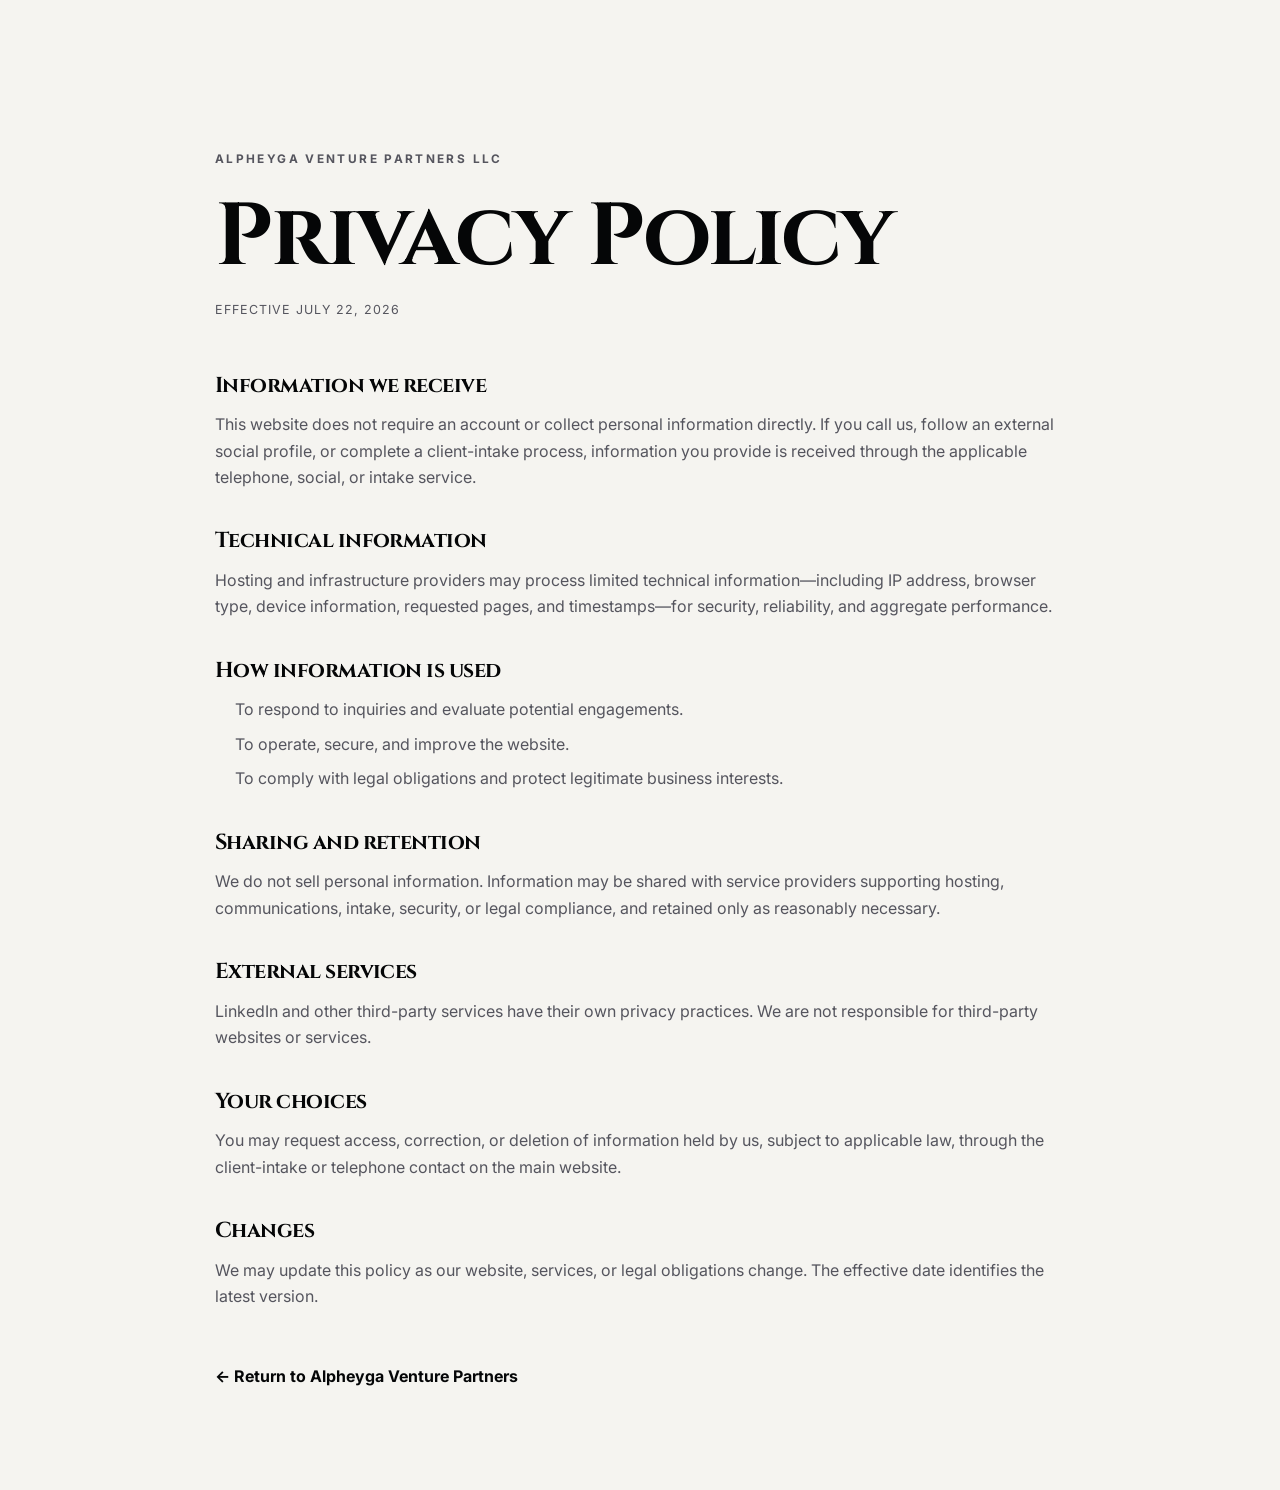
==== privacy.html @ 7d357785 "Add social and legal footer resources" ====
<!DOCTYPE html>
<html lang="en"><head>
  <meta charset="UTF-8"><meta name="viewport" content="width=device-width, initial-scale=1.0">
  <title>Privacy Policy | Alpheyga Venture Partners</title>
  <meta name="description" content="Privacy policy for Alpheyga Venture Partners.">
  <link rel="icon" href="AVP_Favicon.ico" sizes="any">
  <link rel="preconnect" href="https://fonts.googleapis.com"><link rel="preconnect" href="https://fonts.gstatic.com" crossorigin>
  <link href="https://fonts.googleapis.com/css2?family=Cinzel:wght@500;600;700&family=Inter:wght@400;500;600&display=swap" rel="stylesheet">
  <link rel="stylesheet" href="style.css?v=20260722-legal">
</head><body><main class="legal-page"><article class="container legal-document">
  <p class="eyebrow">Alpheyga Venture Partners LLC</p><h1>Privacy Policy</h1><p class="legal-updated">Effective July 22, 2026</p>
  <section><h2>Information we receive</h2><p>This website does not require an account or collect personal information directly. If you call us, follow an external social profile, or complete a client-intake process, information you provide is received through the applicable telephone, social, or intake service.</p></section>
  <section><h2>Technical information</h2><p>Hosting and infrastructure providers may process limited technical information—including IP address, browser type, device information, requested pages, and timestamps—for security, reliability, and aggregate performance.</p></section>
  <section><h2>How information is used</h2><ul><li>To respond to inquiries and evaluate potential engagements.</li><li>To operate, secure, and improve the website.</li><li>To comply with legal obligations and protect legitimate business interests.</li></ul></section>
  <section><h2>Sharing and retention</h2><p>We do not sell personal information. Information may be shared with service providers supporting hosting, communications, intake, security, or legal compliance, and retained only as reasonably necessary.</p></section>
  <section><h2>External services</h2><p>LinkedIn and other third-party services have their own privacy practices. We are not responsible for third-party websites or services.</p></section>
  <section><h2>Your choices</h2><p>You may request access, correction, or deletion of information held by us, subject to applicable law, through the client-intake or telephone contact on the main website.</p></section>
  <section><h2>Changes</h2><p>We may update this policy as our website, services, or legal obligations change. The effective date identifies the latest version.</p></section>
  <a class="legal-back" href="index.html#contact">← Return to Alpheyga Venture Partners</a>
</article></main></body></html>
---- style.css ----
:root {
  --obsidian: #050607;
  --graphite: #111615;
  --graphite-light: #1b2420;

  --platinum: #f2f2f3;
  --silver: #d7d8d8;
  --steel: #a9aaaa;
  --slate: #868887;

  --gold: #537565;
  --gold-light: #6f9582;
  --gold-dark: #20302a;

  --border: rgba(215, 216, 216, 0.13);
  --border-dark: rgba(5, 6, 7, 0.13);

  --container: 1240px;
  --header-height: 82px;
  --transition: 220ms ease;
}

* {
  box-sizing: border-box;
  margin: 0;
  padding: 0;
}

html {
  scroll-behavior: smooth;
}

body {
  overflow-x: hidden;
  background: var(--platinum);
  color: var(--obsidian);
  font-family: "Inter", sans-serif;
  font-size: 16px;
  line-height: 1.65;
  -webkit-font-smoothing: antialiased;
}

body.menu-open {
  overflow: hidden;
}

a {
  color: inherit;
  text-decoration: none;
}

button,
a {
  -webkit-tap-highlight-color: transparent;
}

ul {
  list-style: none;
}

.container {
  width: min(calc(100% - 48px), var(--container));
  margin-inline: auto;
}

.section-dark {
  background: var(--obsidian);
  color: var(--platinum);
}

.page-noise {
  position: fixed;
  inset: 0;
  z-index: 9999;
  opacity: 0.025;
  pointer-events: none;
  background-image:
    repeating-radial-gradient(
      circle at 0 0,
      transparent 0,
      rgba(255, 255, 255, 0.4) 1px,
      transparent 2px
    );
  background-size: 8px 8px;
}

.eyebrow {
  margin-bottom: 22px;
  color: var(--gold);
  font-size: 0.74rem;
  font-weight: 700;
  letter-spacing: 0.2em;
  text-transform: uppercase;
}

h1,
h2,
h3 {
  font-family: "Cinzel", Georgia, serif;
  line-height: 1.05;
  letter-spacing: -0.025em;
}

h2 {
  font-size: clamp(2.8rem, 5.4vw, 5.7rem);
}

h2 span {
  display: block;
  color: var(--slate);
}

/* Header */

.site-header {
  position: fixed;
  top: 0;
  left: 0;
  z-index: 1000;
  width: 100%;
  border-bottom: 1px solid transparent;
  transition:
    background var(--transition),
    border-color var(--transition),
    backdrop-filter var(--transition);
}

.site-header.scrolled {
  border-color: var(--border);
  background: rgba(11, 11, 13, 0.82);
  backdrop-filter: blur(18px);
}

.nav-wrapper {
  min-height: var(--header-height);
  display: flex;
  align-items: center;
  justify-content: space-between;
}

.brand {
  display: inline-flex;
  align-items: center;
  color: var(--platinum);
}

.brand-logo {
  display: block;
  width: clamp(210px, 22vw, 292px);
  height: auto;
  object-fit: contain;
}

.brand-logo-footer {
  width: min(292px, 100%);
}

.primary-nav {
  display: flex;
  align-items: center;
  gap: 32px;
}

.primary-nav > a {
  position: relative;
  color: rgba(245, 245, 243, 0.72);
  font-size: 0.85rem;
  font-weight: 500;
  transition: color var(--transition);
}

.primary-nav > a:not(.nav-cta)::after {
  content: "";
  position: absolute;
  right: 0;
  bottom: -7px;
  left: 0;
  height: 1px;
  background: var(--gold);
  transform: scaleX(0);
  transform-origin: right;
  transition: transform var(--transition);
}

.primary-nav > a:hover {
  color: var(--platinum);
}

.primary-nav > a:hover::after {
  transform: scaleX(1);
  transform-origin: left;
}

.nav-cta {
  padding: 12px 18px;
  border: 1px solid rgba(200, 169, 90, 0.55);
  color: var(--platinum) !important;
}

.nav-cta:hover {
  border-color: var(--gold);
  background: var(--gold);
  color: var(--obsidian) !important;
}

.nav-toggle {
  display: none;
  width: 44px;
  height: 44px;
  border: 0;
  background: transparent;
  cursor: pointer;
}

.nav-toggle span {
  display: block;
  width: 24px;
  height: 1px;
  margin: 7px auto;
  background: var(--platinum);
  transition: transform var(--transition);
}

/* Buttons */

.button {
  min-height: 52px;
  display: inline-flex;
  align-items: center;
  justify-content: center;
  padding: 0 24px;
  border: 1px solid transparent;
  font-size: 0.86rem;
  font-weight: 700;
  letter-spacing: 0.04em;
  transition:
    transform var(--transition),
    background var(--transition),
    border-color var(--transition),
    color var(--transition);
}

.button:hover {
  transform: translateY(-2px);
}

.button-primary {
  border-color: var(--gold);
  background: var(--gold);
  color: var(--obsidian);
}

.button-primary:hover {
  background: var(--gold-light);
}

.button-secondary {
  border-color: rgba(255, 255, 255, 0.25);
  color: var(--platinum);
}

.button-secondary:hover {
  border-color: var(--platinum);
  background: var(--platinum);
  color: var(--obsidian);
}

/* Hero */

.hero {
  position: relative;
  min-height: 100svh;
  display: flex;
  align-items: center;
  overflow: hidden;
  padding: calc(var(--header-height) + 90px) 0 100px;
}

.hero-grid {
  position: absolute;
  inset: 0;
  opacity: 0.13;
  background-image:
    linear-gradient(rgba(255, 255, 255, 0.07) 1px, transparent 1px),
    linear-gradient(90deg, rgba(255, 255, 255, 0.07) 1px, transparent 1px);
  background-size: 72px 72px;
  mask-image: linear-gradient(to bottom, black 20%, transparent 90%);
}

.hero-orb {
  position: absolute;
  border-radius: 50%;
  filter: blur(110px);
  opacity: 0.2;
}

.hero-orb-one {
  top: 14%;
  right: 5%;
  width: 420px;
  height: 420px;
  background: var(--gold);
}

.hero-orb-two {
  bottom: 0;
  left: -10%;
  width: 380px;
  height: 380px;
  background: #20302a;
}

.hero-content {
  position: relative;
  z-index: 2;
}

.hero-title {
  max-width: 1000px;
  font-size: clamp(4.1rem, 9vw, 9.7rem);
  line-height: 0.9;
}

.hero-title span {
  display: block;
  color: var(--gold);
}

.hero-statement {
  display: flex;
  align-items: baseline;
  gap: 12px;
  margin-top: 38px;
  color: var(--slate);
  font-family: "Cinzel", Georgia, serif;
  font-size: clamp(1.35rem, 2vw, 2rem);
}

.hero-statement strong {
  color: var(--platinum);
}

.hero-description {
  max-width: 680px;
  margin-top: 34px;
  color: rgba(245, 245, 243, 0.67);
  font-size: 1.08rem;
}

.hero-actions {
  display: flex;
  flex-wrap: wrap;
  gap: 14px;
  margin-top: 38px;
}

.hero-footer {
  display: flex;
  flex-wrap: wrap;
  gap: 28px;
  margin-top: 80px;
  color: rgba(245, 245, 243, 0.45);
  font-size: 0.68rem;
  font-weight: 600;
  letter-spacing: 0.14em;
  text-transform: uppercase;
}

.hero-footer span {
  position: relative;
}

.hero-footer span:not(:last-child)::after {
  content: "";
  position: absolute;
  top: 50%;
  right: -16px;
  width: 3px;
  height: 3px;
  border-radius: 50%;
  background: var(--gold);
}

.scroll-indicator {
  position: absolute;
  right: 40px;
  bottom: 38px;
  display: flex;
  align-items: center;
  gap: 12px;
  color: rgba(245, 245, 243, 0.4);
  font-size: 0.62rem;
  letter-spacing: 0.18em;
  text-transform: uppercase;
  transform: rotate(90deg);
  transform-origin: right bottom;
}

.scroll-indicator i {
  width: 54px;
  height: 1px;
  background: currentColor;
}

/* Shared layouts */

.problem-section,
.capabilities-section,
.engagements-section,
.difference-section {
  padding: 140px 0;
}

.split-layout {
  display: grid;
  grid-template-columns: minmax(0, 1fr) minmax(320px, 0.72fr);
  gap: 110px;
  align-items: start;
}

.problem-copy {
  padding-top: 36px;
}

.problem-copy p {
  margin-bottom: 24px;
  color: #55555e;
  font-size: 1.05rem;
}

.problem-copy p:first-child {
  color: var(--obsidian);
  font-size: 1.3rem;
}

.problem-copy .highlight-copy {
  margin-top: 44px;
  padding-left: 24px;
  border-left: 2px solid var(--gold);
  color: var(--obsidian);
  font-weight: 600;
}

.section-intro {
  max-width: 820px;
  margin-bottom: 72px;
}

.section-intro > p:last-child {
  max-width: 620px;
  margin-top: 28px;
  color: #606069;
  font-size: 1.04rem;
}

.section-dark .section-intro > p:last-child {
  color: rgba(245, 245, 243, 0.55);
}

/* Network */

.network-section {
  position: relative;
  min-height: 850px;
  display: flex;
  align-items: center;
  overflow: hidden;
  padding: 140px 0;
}

.network-copy {
  position: relative;
  z-index: 3;
  max-width: 760px;
}

.network-copy p:last-child {
  max-width: 590px;
  margin-top: 28px;
  color: rgba(245, 245, 243, 0.58);
}

.network-visual {
  position: absolute;
  top: 50%;
  right: -80px;
  width: 760px;
  height: 760px;
  transform: translateY(-50%);
}

.network-ring {
  position: absolute;
  top: 50%;
  left: 50%;
  border: 1px solid rgba(255, 255, 255, 0.12);
  border-radius: 50%;
  transform: translate(-50%, -50%);
}

.ring-one {
  width: 240px;
  height: 240px;
}

.ring-two {
  width: 470px;
  height: 470px;
}

.ring-three {
  width: 700px;
  height: 700px;
}

.node {
  position: absolute;
  width: 12px;
  height: 12px;
  border: 2px solid var(--obsidian);
  border-radius: 50%;
  background: var(--gold);
  box-shadow: 0 0 0 7px rgba(200, 169, 90, 0.11);
}

.node-center {
  top: 50%;
  left: 50%;
  width: 20px;
  height: 20px;
  transform: translate(-50%, -50%);
}

.node-one {
  top: 11%;
  left: 48%;
}

.node-two {
  top: 33%;
  right: 11%;
}

.node-three {
  right: 19%;
  bottom: 15%;
}

.node-four {
  bottom: 18%;
  left: 17%;
}

.node-five {
  top: 31%;
  left: 12%;
}

.network-label {
  position: absolute;
  color: rgba(245, 245, 243, 0.52);
  font-size: 0.72rem;
  letter-spacing: 0.12em;
  text-transform: uppercase;
}

.label-one {
  top: 5%;
  left: 41%;
}

.label-two {
  top: 28%;
  right: 0;
}

.label-three {
  right: 4%;
  bottom: 10%;
}

.label-four {
  bottom: 11%;
  left: 6%;
}

.label-five {
  top: 25%;
  left: 0;
}

/* Capabilities */

.capabilities-grid {
  display: grid;
  grid-template-columns: repeat(3, 1fr);
  border-top: 1px solid var(--border-dark);
  border-left: 1px solid var(--border-dark);
}

.capability-card {
  min-height: 430px;
  display: flex;
  flex-direction: column;
  padding: 34px;
  border-right: 1px solid var(--border-dark);
  border-bottom: 1px solid var(--border-dark);
  background: rgba(255, 255, 255, 0.2);
  transition:
    transform var(--transition),
    background var(--transition);
}

.capability-card:hover {
  z-index: 2;
  background: #ffffff;
  transform: translateY(-5px);
}

.card-number {
  margin-bottom: 62px;
  color: var(--gold);
  font-family: "Cinzel", Georgia, serif;
  font-size: 0.72rem;
  letter-spacing: 0.12em;
}

.capability-card h3 {
  margin-bottom: 18px;
  font-size: 1.8rem;
}

.capability-card > p {
  margin-bottom: 30px;
  color: #606069;
}

.capability-card ul {
  margin-top: auto;
}

.capability-card li {
  padding: 9px 0;
  border-top: 1px solid rgba(11, 11, 13, 0.08);
  color: #3c3c43;
  font-size: 0.82rem;
}

.capability-featured {
  background: var(--obsidian);
  color: var(--platinum);
}

.capability-featured:hover {
  background: var(--graphite);
}

.capability-featured > p {
  color: rgba(245, 245, 243, 0.55);
}

.capability-featured a {
  margin-top: auto;
  color: var(--gold);
  font-size: 0.86rem;
  font-weight: 700;
}

/* Industries */

.industries-section {
  padding: 140px 0;
}

.industry-list {
  border-top: 1px solid var(--border);
}

.industry-row {
  display: grid;
  grid-template-columns: 70px 1fr 1.2fr;
  gap: 28px;
  align-items: center;
  padding: 30px 0;
  border-bottom: 1px solid var(--border);
  transition:
    padding var(--transition),
    background var(--transition);
}

.industry-row:hover {
  padding-inline: 18px;
  background: rgba(255, 255, 255, 0.025);
}

.industry-row > span {
  color: var(--gold);
  font-size: 0.7rem;
  letter-spacing: 0.12em;
}

.industry-row h3 {
  font-size: clamp(1.6rem, 2.5vw, 2.6rem);
}

.industry-row p {
  color: rgba(245, 245, 243, 0.5);
}

/* Engagements */

.engagements-grid {
  display: grid;
  grid-template-columns: repeat(2, 1fr);
  gap: 20px;
}

.engagement-card {
  min-height: 340px;
  display: flex;
  flex-direction: column;
  padding: 38px;
  border: 1px solid var(--border-dark);
  background: #ffffff;
  transition:
    transform var(--transition),
    box-shadow var(--transition);
}

.engagement-card:hover {
  transform: translateY(-5px);
  box-shadow: 0 20px 60px rgba(11, 11, 13, 0.08);
}

.engagement-type {
  margin-bottom: 48px;
  color: var(--gold);
  font-size: 0.72rem;
  font-weight: 700;
  letter-spacing: 0.15em;
  text-transform: uppercase;
}

.engagement-card h3 {
  margin-bottom: 18px;
  font-size: 2rem;
}

.engagement-card > p:not(.engagement-type) {
  color: #606069;
}

.tag-list {
  display: flex;
  flex-wrap: wrap;
  gap: 8px;
  margin-top: auto;
  padding-top: 30px;
}

.tag-list span {
  padding: 7px 10px;
  border: 1px solid var(--border-dark);
  color: #585861;
  font-size: 0.68rem;
  text-transform: uppercase;
}

.engagement-disclaimer {
  max-width: 760px;
  margin-top: 28px;
  color: #777780;
  font-size: 0.78rem;
}

/* Process */

.process-section {
  padding: 140px 0;
}

.process-timeline {
  border-top: 1px solid var(--border);
}

.process-step {
  display: grid;
  grid-template-columns: 110px 1fr;
  gap: 40px;
  padding: 42px 0;
  border-bottom: 1px solid var(--border);
}

.process-step > span {
  color: var(--gold);
  font-family: "Cinzel", Georgia, serif;
  font-size: 0.78rem;
  letter-spacing: 0.15em;
}

.process-step div {
  display: grid;
  grid-template-columns: 0.6fr 1fr;
  gap: 60px;
}

.process-step h3 {
  font-size: clamp(2rem, 3vw, 3.2rem);
}

.process-step p {
  max-width: 560px;
  color: rgba(245, 245, 243, 0.5);
}

/* Difference */

.difference-list {
  border-top: 1px solid var(--border-dark);
}

.difference-item {
  display: grid;
  grid-template-columns: 48px 1fr;
  gap: 22px;
  padding: 30px 0;
  border-bottom: 1px solid var(--border-dark);
}

.difference-item > span {
  color: var(--gold);
  font-size: 0.7rem;
}

.difference-item h3 {
  margin-bottom: 10px;
  font-size: 1.45rem;
}

.difference-item p {
  color: #64646d;
}

/* Contact */

.contact-section {
  position: relative;
  overflow: hidden;
  padding: 150px 0;
}

.contact-glow {
  position: absolute;
  top: 50%;
  left: 50%;
  width: 700px;
  height: 700px;
  border-radius: 50%;
  background: rgba(200, 169, 90, 0.12);
  filter: blur(130px);
  transform: translate(-50%, -50%);
}

.contact-content {
  position: relative;
  z-index: 2;
  text-align: center;
}

.contact-content h2 {
  max-width: 1000px;
  margin-inline: auto;
}

.contact-content > p:not(.eyebrow) {
  max-width: 650px;
  margin: 30px auto 0;
  color: rgba(245, 245, 243, 0.56);
  font-size: 1.05rem;
}

.contact-actions {
  display: flex;
  justify-content: center;
  flex-wrap: wrap;
  gap: 14px;
  margin-top: 38px;
}

/* Footer */

.site-footer {
  padding: 80px 0 26px;
  background: #070708;
  color: var(--platinum);
}

.footer-grid {
  display: grid;
  grid-template-columns: 1.5fr 0.65fr 0.85fr;
  gap: 60px;
  padding-bottom: 60px;
}

.footer-brand {
  margin-bottom: 22px;
}

.footer-grid > div:first-child > p {
  max-width: 420px;
  color: rgba(245, 245, 243, 0.46);
}

.footer-links,
.footer-contact {
  display: flex;
  flex-direction: column;
  gap: 12px;
}

.footer-heading {
  margin-bottom: 4px;
  color: var(--gold-light);
  font-size: 0.68rem;
  font-weight: 700;
  letter-spacing: 0.16em;
  text-transform: uppercase;
}

.footer-links a,
.footer-contact a,
.footer-contact span {
  color: rgba(245, 245, 243, 0.55);
  font-size: 0.84rem;
}

.footer-links a:hover,
.footer-contact a:hover {
  color: var(--gold);
}

.footer-bottom {
  display: flex;
  justify-content: space-between;
  gap: 20px;
  padding-top: 24px;
  border-top: 1px solid var(--border);
  color: rgba(245, 245, 243, 0.35);
  font-size: 0.72rem;
}

.footer-legal {
  display: flex;
  flex-wrap: wrap;
  justify-content: flex-end;
  gap: 18px;
}

.footer-legal a { color: rgba(245, 245, 243, 0.48); }
.footer-legal a:hover { color: var(--gold-light); }

/* Legal pages */

.legal-page {
  min-height: 100vh;
  padding: 150px 0 100px;
  background: #f5f4f0;
}

.legal-document { max-width: 850px; }
.legal-document h1 { margin-bottom: 16px; font-size: clamp(2.7rem, 7vw, 5.5rem); }
.legal-updated { margin-bottom: 54px; color: #77777f; font-size: 0.78rem; letter-spacing: 0.08em; text-transform: uppercase; }
.legal-document section { margin-top: 40px; }
.legal-document h2 { margin-bottom: 14px; font-size: 1.35rem; }
.legal-document p,
.legal-document li { color: #55555e; }
.legal-document ul { display: grid; gap: 8px; margin: 14px 0 0 20px; }
.legal-back { display: inline-flex; margin-top: 54px; color: var(--green); font-weight: 700; }

/* Reveal animation */

.reveal {
  opacity: 0;
  transform: translateY(26px);
  transition:
    opacity 700ms ease,
    transform 700ms ease;
}

.reveal.visible {
  opacity: 1;
  transform: translateY(0);
}

/* Tablet */

@media (max-width: 980px) {
  .primary-nav {
    position: fixed;
    top: var(--header-height);
    right: 0;
    bottom: 0;
    left: 0;
    display: flex;
    flex-direction: column;
    align-items: flex-start;
    padding: 50px 24px;
    background: rgba(11, 11, 13, 0.98);
    transform: translateX(100%);
    transition: transform 300ms ease;
  }

  .primary-nav.open {
    transform: translateX(0);
  }

  .primary-nav > a {
    font-family: "Cinzel", Georgia, serif;
    font-size: 1.5rem;
  }

  .nav-toggle {
    display: block;
  }

  .nav-toggle.active span:first-child {
    transform: translateY(4px) rotate(45deg);
  }

  .nav-toggle.active span:last-child {
    transform: translateY(-4px) rotate(-45deg);
  }

  .split-layout {
    grid-template-columns: 1fr;
    gap: 40px;
  }

  .problem-copy {
    padding-top: 0;
  }

  .network-visual {
    right: -280px;
    opacity: 0.45;
  }

  .capabilities-grid {
    grid-template-columns: repeat(2, 1fr);
  }

  .industry-row {
    grid-template-columns: 50px 1fr;
  }

  .industry-row p {
    grid-column: 2;
  }

  .process-step div {
    grid-template-columns: 1fr;
    gap: 16px;
  }

  .footer-grid {
    grid-template-columns: 1fr 1fr;
  }

  .footer-grid > div:first-child {
    grid-column: 1 / -1;
  }
}

/* Mobile */

@media (max-width: 680px) {
  :root {
    --header-height: 72px;
  }

  .container {
    width: min(calc(100% - 32px), var(--container));
  }

  .brand-logo {
    width: 205px;
  }

  .hero {
    padding-top: calc(var(--header-height) + 70px);
  }

  .hero-title {
    font-size: clamp(2.5rem, 10vw, 4rem);
  }

  .hero-statement {
    display: block;
  }

  .hero-description {
    font-size: 0.96rem;
  }

  .hero-actions,
  .contact-actions {
    flex-direction: column;
  }

  .button {
    width: 100%;
  }

  .hero-footer {
    display: grid;
    grid-template-columns: 1fr;
    gap: 10px;
    margin-top: 56px;
  }

  .hero-footer span::after {
    display: none;
  }

  .scroll-indicator {
    display: none;
  }

  .problem-section,
  .capabilities-section,
  .engagements-section,
  .difference-section,
  .industries-section,
  .network-section,
  .process-section,
  .contact-section {
    padding: 96px 0;
  }

  h2 {
    font-size: clamp(2.65rem, 13vw, 4.4rem);
  }

  .capabilities-grid,
  .engagements-grid {
    grid-template-columns: 1fr;
  }

  .capability-card {
    min-height: 380px;
  }

  .network-section {
    min-height: 720px;
  }

  .network-visual {
    top: 62%;
    right: -430px;
  }

  .industry-row {
    grid-template-columns: 40px 1fr;
    gap: 14px;
  }

  .process-step {
    grid-template-columns: 42px 1fr;
    gap: 16px;
  }

  .footer-grid {
    grid-template-columns: 1fr;
  }

  .footer-grid > div:first-child {
    grid-column: auto;
  }

  .footer-bottom {
    flex-direction: column;
  }

  .footer-legal { justify-content: flex-start; }
}

.engagement-card-media {
  padding: 0;
  overflow: hidden;
}

.portfolio-media {
  position: relative;
  overflow: hidden;
  aspect-ratio: 16 / 9;
  margin: 0;
  background: #151419;
}

.portfolio-media img,
.portfolio-media video {
  width: 100%;
  height: 100%;
  object-fit: cover;
  transition: transform 900ms cubic-bezier(0.2, 0.8, 0.2, 1), opacity 650ms ease;
}

.portfolio-media:hover img,
.portfolio-media:hover video {
  transform: scale(1.025);
}

.portfolio-art-showcase {
  background: #eeeae1;
}

.portfolio-art-showcase .mottola-art-slide {
  position: absolute;
  inset: 0;
  object-fit: contain;
  opacity: 0;
  animation: mottola-gallery 30s infinite;
}

.portfolio-art-showcase .mottola-art-slide:nth-child(2) { animation-delay: 5s; }
.portfolio-art-showcase .mottola-art-slide:nth-child(3) { animation-delay: 10s; }
.portfolio-art-showcase .mottola-art-slide:nth-child(4) { animation-delay: 15s; }
.portfolio-art-showcase .mottola-art-slide:nth-child(5) { animation-delay: 20s; }
.portfolio-art-showcase .mottola-art-slide:nth-child(6) { animation-delay: 25s; }

.portfolio-art-label {
  position: absolute;
  right: 16px;
  bottom: 14px;
  z-index: 2;
  padding: 6px 9px;
  background: rgba(8, 8, 10, 0.76);
  color: rgba(255, 255, 255, 0.9);
  font-size: 0.58rem;
  font-weight: 700;
  letter-spacing: 0.13em;
  text-transform: uppercase;
}

@keyframes mottola-gallery {
  0% { opacity: 0; transform: scale(1); }
  2%, 14% { opacity: 1; }
  18%, 100% { opacity: 0; transform: scale(1.025); }
}

.portfolio-media .editorial-video {
  position: absolute;
  inset: 0;
  opacity: 0;
}

.portfolio-media.video-ready .editorial-video {
  opacity: 1;
}

.portfolio-media.video-ready .media-poster {
  opacity: 0;
}

.engagement-card-content {
  display: flex;
  flex: 1;
  flex-direction: column;
  padding: 30px 38px 38px;
}

.engagement-card-content .engagement-type {
  margin-bottom: 28px;
}

.engagement-card-content > p:not(.engagement-type) {
  color: #606069;
}

/* Managing Partner */

.partner-section {
  position: relative;
  overflow: hidden;
  padding: 150px 0;
  background:
    radial-gradient(circle at 10% 15%, rgba(83, 117, 101, 0.11), transparent 34%),
    var(--platinum);
}

.partner-section::before {
  content: "";
  position: absolute;
  top: 0;
  right: 7%;
  width: 1px;
  height: 100%;
  background: linear-gradient(transparent, rgba(83, 117, 101, 0.25), transparent);
}

.partner-layout {
  display: grid;
  grid-template-columns: minmax(300px, 0.78fr) minmax(0, 1.18fr);
  gap: clamp(70px, 9vw, 140px);
  align-items: center;
}

.partner-portrait {
  margin: 0;
}

.partner-image-frame {
  position: relative;
  overflow: hidden;
  aspect-ratio: 5 / 6;
  background: var(--graphite);
  box-shadow: 0 30px 85px rgba(5, 6, 7, 0.18);
}

.partner-image-frame::before {
  content: "";
  position: absolute;
  inset: 16px;
  z-index: 2;
  border: 1px solid rgba(242, 242, 243, 0.28);
  pointer-events: none;
}

.partner-image-frame::after {
  content: "";
  position: absolute;
  inset: 0;
  background:
    linear-gradient(0deg, rgba(5, 6, 7, 0.48), transparent 42%),
    linear-gradient(135deg, rgba(83, 117, 101, 0.12), transparent 58%);
  pointer-events: none;
}

.partner-image-frame img {
  width: 100%;
  height: 100%;
  object-fit: cover;
  object-position: center;
  filter: saturate(0.75) contrast(1.05);
  transform: scale(1.01);
  transition: transform 900ms cubic-bezier(0.2, 0.8, 0.2, 1), filter 500ms ease;
}

.partner-portrait:hover img {
  transform: scale(1.045);
  filter: saturate(0.9) contrast(1.04);
}

.partner-portrait figcaption {
  display: flex;
  justify-content: space-between;
  gap: 20px;
  padding-top: 18px;
  border-top: 1px solid var(--border-dark);
  color: var(--obsidian);
  font-family: "Cinzel", Georgia, serif;
  font-size: 0.92rem;
  letter-spacing: 0.08em;
  text-transform: uppercase;
}

.partner-portrait figcaption span {
  color: var(--gold);
  font-family: "Inter", sans-serif;
  font-size: 0.66rem;
  font-weight: 700;
  letter-spacing: 0.14em;
}

.partner-copy h2 {
  margin-bottom: 38px;
  font-size: clamp(3rem, 5vw, 5.6rem);
}

.partner-copy > p:not(.eyebrow) {
  max-width: 690px;
  margin-bottom: 22px;
  color: #55555e;
}

.partner-copy .partner-lead {
  color: var(--obsidian);
  font-size: 1.22rem;
  font-weight: 500;
}

.partner-principles {
  display: flex;
  flex-wrap: wrap;
  gap: 9px;
  margin: 34px 0;
}

.partner-principles span {
  padding: 9px 12px;
  border: 1px solid rgba(83, 117, 101, 0.28);
  color: var(--gold-dark);
  font-size: 0.67rem;
  font-weight: 700;
  letter-spacing: 0.12em;
  text-transform: uppercase;
}

.partner-link {
  display: inline-flex;
  align-items: center;
  gap: 10px;
  padding-bottom: 7px;
  border-bottom: 1px solid var(--gold);
  color: var(--obsidian);
  font-size: 0.82rem;
  font-weight: 700;
  letter-spacing: 0.08em;
  text-transform: uppercase;
  transition: color var(--transition), gap var(--transition);
}

.partner-link:hover {
  gap: 15px;
  color: var(--gold);
}

@media (max-width: 980px) {
  .partner-layout {
    grid-template-columns: minmax(250px, 0.72fr) 1fr;
    gap: 56px;
  }
}

@media (max-width: 680px) {
  .partner-section {
    padding: 96px 0;
  }

  .partner-layout {
    grid-template-columns: 1fr;
    gap: 50px;
  }

  .partner-portrait {
    width: min(100%, 430px);
  }

  .partner-copy h2 {
    font-size: clamp(2.6rem, 12vw, 4rem);
  }

  .partner-portrait figcaption {
    flex-direction: column;
    gap: 6px;
  }
}

/* Interaction layer */

:root {
  --page-shift: 0px;
}

.scroll-progress {
  position: fixed;
  inset: 0 0 auto;
  z-index: 2000;
  height: 2px;
  background: linear-gradient(90deg, var(--gold-dark), var(--gold-light), var(--silver));
  box-shadow: 0 0 18px rgba(111, 149, 130, 0.55);
  transform: scaleX(0);
  transform-origin: left;
  pointer-events: none;
}

.hero-grid {
  transform: translate3d(0, var(--page-shift), 0);
}

.hero-orb-one {
  transform: translate3d(0, calc(var(--page-shift) * -0.65), 0);
}

.hero-orb-two {
  transform: translate3d(0, calc(var(--page-shift) * -0.35), 0);
}

.interactive-card {
  position: relative;
  isolation: isolate;
  transform-style: preserve-3d;
  will-change: transform;
  transition:
    transform 260ms cubic-bezier(0.2, 0.8, 0.2, 1),
    border-color 260ms ease,
    box-shadow 260ms ease;
}

.interactive-card::after {
  content: "";
  position: absolute;
  inset: 0;
  z-index: -1;
  opacity: 0;
  pointer-events: none;
  background: radial-gradient(
    420px circle at var(--spot-x, 50%) var(--spot-y, 50%),
    rgba(111, 149, 130, 0.16),
    transparent 54%
  );
  transition: opacity 240ms ease;
}

.interactive-card:hover {
  border-color: rgba(111, 149, 130, 0.42);
  box-shadow: 0 24px 65px rgba(5, 6, 7, 0.11);
}

.interactive-card:hover::after {
  opacity: 1;
}

.magnetic {
  will-change: transform;
  transition:
    transform 180ms ease,
    color var(--transition),
    background var(--transition),
    border-color var(--transition);
}

.primary-nav > a.active-section:not(.nav-cta) {
  color: var(--platinum);
}

.primary-nav > a.active-section:not(.nav-cta)::after {
  transform: scaleX(1);
  transform-origin: left;
}

.industry-row {
  transition:
    padding-left 240ms ease,
    border-color 240ms ease,
    background 240ms ease;
}

.industry-row:hover {
  padding-left: 18px;
  border-color: rgba(111, 149, 130, 0.42);
  background: linear-gradient(90deg, rgba(111, 149, 130, 0.08), transparent 62%);
}

.process-step > span {
  transition:
    color 240ms ease,
    transform 240ms ease;
}

.process-step:hover > span {
  color: var(--gold-light);
  transform: translateX(5px);
}

@media (prefers-reduced-motion: reduce) {
  html {
    scroll-behavior: auto;
  }

  *,
  *::before,
  *::after {
    scroll-behavior: auto !important;
    animation-duration: 0.01ms !important;
    animation-iteration-count: 1 !important;
    transition-duration: 0.01ms !important;
  }

  .hero-grid,
  .hero-orb-one,
  .hero-orb-two,
  .interactive-card {
    transform: none !important;
  }
}

@media (hover: none), (pointer: coarse) {
  .interactive-card,
  .industry-row {
    transform: none !important;
  }

  .industry-row:hover {
    padding-left: 0;
    background: transparent;
  }
}

/* Editorial imagery */

.hero-media {
  position: absolute;
  inset: 0;
  z-index: 0;
  opacity: 0.42;
  pointer-events: none;
}

.hero-media::after {
  content: "";
  position: absolute;
  inset: 0;
  background:
    linear-gradient(90deg, var(--obsidian) 0%, rgba(5, 6, 7, 0.92) 30%, rgba(5, 6, 7, 0.35) 72%, rgba(5, 6, 7, 0.7) 100%),
    linear-gradient(0deg, var(--obsidian) 0%, transparent 38%);
}

.hero-media img,
.hero-media video {
  position: absolute;
  inset: 0;
  width: 100%;
  height: 100%;
  object-fit: cover;
  object-position: center;
  filter: saturate(0.72) contrast(1.08);
}

.hero-poster {
  transform: scale(1.035);
  animation: hero-image-settle 12s ease-out both;
  transition: opacity 900ms ease;
}

.hero-video {
  opacity: 0;
  transform: scale(1.01);
  transition: opacity 1100ms ease;
}

.hero-media.video-ready .hero-video {
  opacity: 1;
}

.hero-media.video-ready .hero-poster {
  opacity: 0;
}

@keyframes hero-image-settle {
  from { transform: scale(1.08); }
  to { transform: scale(1.035); }
}

.editorial-visual {
  position: relative;
  margin-top: 76px;
  overflow: hidden;
  aspect-ratio: 16 / 7;
  background: var(--graphite);
}

.editorial-visual::after,
.industry-media::after {
  content: "";
  position: absolute;
  inset: 0;
  background: linear-gradient(0deg, rgba(5, 6, 7, 0.86) 0%, transparent 52%);
  pointer-events: none;
}

.editorial-visual img,
.editorial-visual video,
.industry-media img,
.industry-media video {
  width: 100%;
  height: 100%;
  object-fit: cover;
  filter: saturate(0.78) contrast(1.05);
  transition: transform 900ms cubic-bezier(0.2, 0.8, 0.2, 1), filter 500ms ease, opacity 650ms ease;
}

.editorial-visual:hover img,
.editorial-visual:hover video,
.industry-media:hover img,
.industry-media:hover video {
  transform: scale(1.035);
  filter: saturate(0.94) contrast(1.04);
}

.editorial-video {
  position: absolute;
  inset: 0;
  z-index: 0;
  opacity: 0;
}

.media-poster {
  position: relative;
  z-index: 0;
  opacity: 1;
}

.video-ready .editorial-video {
  opacity: 1;
}

.video-ready .media-poster {
  opacity: 0;
}

.editorial-visual figcaption,
.industry-media figcaption {
  position: absolute;
  right: 30px;
  bottom: 26px;
  left: 30px;
  z-index: 2;
  color: rgba(242, 242, 243, 0.72);
  font-size: 0.83rem;
  letter-spacing: 0.02em;
}

.editorial-visual figcaption span,
.industry-media figcaption span {
  display: block;
  margin-bottom: 6px;
  color: var(--gold-light);
  font-size: 0.66rem;
  font-weight: 700;
  letter-spacing: 0.17em;
  text-transform: uppercase;
}

.editorial-visual-ai {
  margin-top: 34px;
}

.industry-media-grid {
  display: grid;
  grid-template-columns: repeat(2, minmax(0, 1fr));
  gap: 20px;
  margin-top: 54px;
}

.industry-media {
  position: relative;
  overflow: hidden;
  aspect-ratio: 4 / 3;
  background: var(--graphite);
}

@media (max-width: 680px) {
  .hero-media {
    opacity: 0.28;
  }

  .hero-media img {
    object-position: 62% center;
  }

  .hero-media video {
    object-position: center;
  }

  .editorial-visual {
    width: 100%;
    margin-top: 54px;
    aspect-ratio: 4 / 3;
  }

  .editorial-visual figcaption,
  .industry-media figcaption {
    right: 20px;
    bottom: 18px;
    left: 20px;
  }

  .industry-media-grid {
    grid-template-columns: 1fr;
  }
}

@media (prefers-reduced-motion: reduce) {
  .hero-video,
  .editorial-video {
    display: none;
  }

  .hero-poster,
  .media-poster {
    opacity: 1 !important;
  }

  .portfolio-art-showcase .mottola-art-slide {
    display: none;
    animation: none;
  }

  .portfolio-art-showcase .mottola-art-slide:first-child {
    display: block;
    opacity: 1;
  }
}
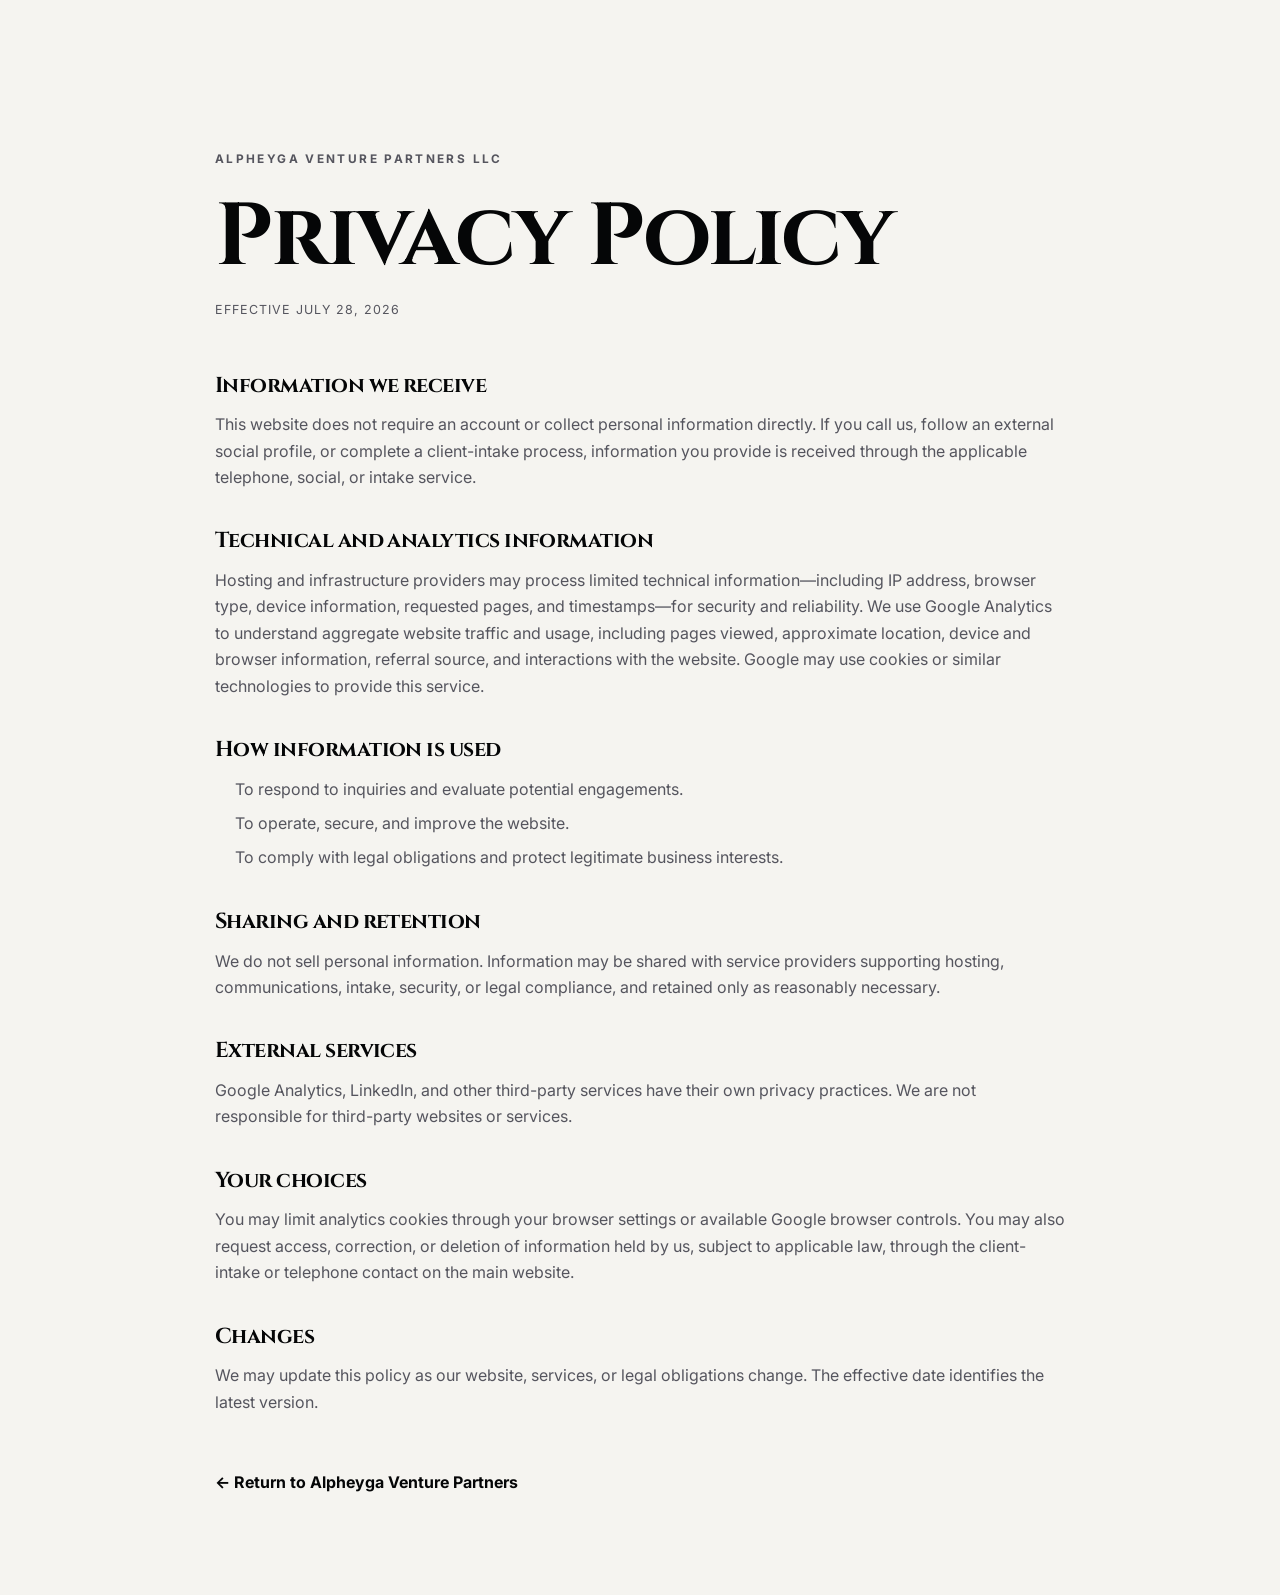
==== commit 17f4ac3d: "Add Google Analytics and business disclosures" ====
--- a/privacy.html
+++ b/privacy.html
@@ -1,6 +1,14 @@
 <!DOCTYPE html>
 <html lang="en"><head>
   <meta charset="UTF-8"><meta name="viewport" content="width=device-width, initial-scale=1.0">
+  <!-- Google tag (gtag.js) -->
+  <script async src="https://www.googletagmanager.com/gtag/js?id=G-GSPT92PS09"></script>
+  <script>
+    window.dataLayer = window.dataLayer || [];
+    function gtag(){dataLayer.push(arguments);}
+    gtag('js', new Date());
+    gtag('config', 'G-GSPT92PS09');
+  </script>
   <title>Privacy Policy | Alpheyga Venture Partners</title>
   <meta name="description" content="Privacy policy for Alpheyga Venture Partners.">
   <link rel="icon" href="AVP_Favicon.ico" sizes="any">
@@ -8,13 +16,13 @@
   <link href="https://fonts.googleapis.com/css2?family=Cinzel:wght@500;600;700&family=Inter:wght@400;500;600&display=swap" rel="stylesheet">
   <link rel="stylesheet" href="style.css?v=20260722-legal">
 </head><body><main class="legal-page"><article class="container legal-document">
-  <p class="eyebrow">Alpheyga Venture Partners LLC</p><h1>Privacy Policy</h1><p class="legal-updated">Effective July 22, 2026</p>
+  <p class="eyebrow">Alpheyga Venture Partners LLC</p><h1>Privacy Policy</h1><p class="legal-updated">Effective July 28, 2026</p>
   <section><h2>Information we receive</h2><p>This website does not require an account or collect personal information directly. If you call us, follow an external social profile, or complete a client-intake process, information you provide is received through the applicable telephone, social, or intake service.</p></section>
-  <section><h2>Technical information</h2><p>Hosting and infrastructure providers may process limited technical information—including IP address, browser type, device information, requested pages, and timestamps—for security, reliability, and aggregate performance.</p></section>
+  <section><h2>Technical and analytics information</h2><p>Hosting and infrastructure providers may process limited technical information—including IP address, browser type, device information, requested pages, and timestamps—for security and reliability. We use Google Analytics to understand aggregate website traffic and usage, including pages viewed, approximate location, device and browser information, referral source, and interactions with the website. Google may use cookies or similar technologies to provide this service.</p></section>
   <section><h2>How information is used</h2><ul><li>To respond to inquiries and evaluate potential engagements.</li><li>To operate, secure, and improve the website.</li><li>To comply with legal obligations and protect legitimate business interests.</li></ul></section>
   <section><h2>Sharing and retention</h2><p>We do not sell personal information. Information may be shared with service providers supporting hosting, communications, intake, security, or legal compliance, and retained only as reasonably necessary.</p></section>
-  <section><h2>External services</h2><p>LinkedIn and other third-party services have their own privacy practices. We are not responsible for third-party websites or services.</p></section>
-  <section><h2>Your choices</h2><p>You may request access, correction, or deletion of information held by us, subject to applicable law, through the client-intake or telephone contact on the main website.</p></section>
+  <section><h2>External services</h2><p>Google Analytics, LinkedIn, and other third-party services have their own privacy practices. We are not responsible for third-party websites or services.</p></section>
+  <section><h2>Your choices</h2><p>You may limit analytics cookies through your browser settings or available Google browser controls. You may also request access, correction, or deletion of information held by us, subject to applicable law, through the client-intake or telephone contact on the main website.</p></section>
   <section><h2>Changes</h2><p>We may update this policy as our website, services, or legal obligations change. The effective date identifies the latest version.</p></section>
   <a class="legal-back" href="index.html#contact">← Return to Alpheyga Venture Partners</a>
 </article></main></body></html>
